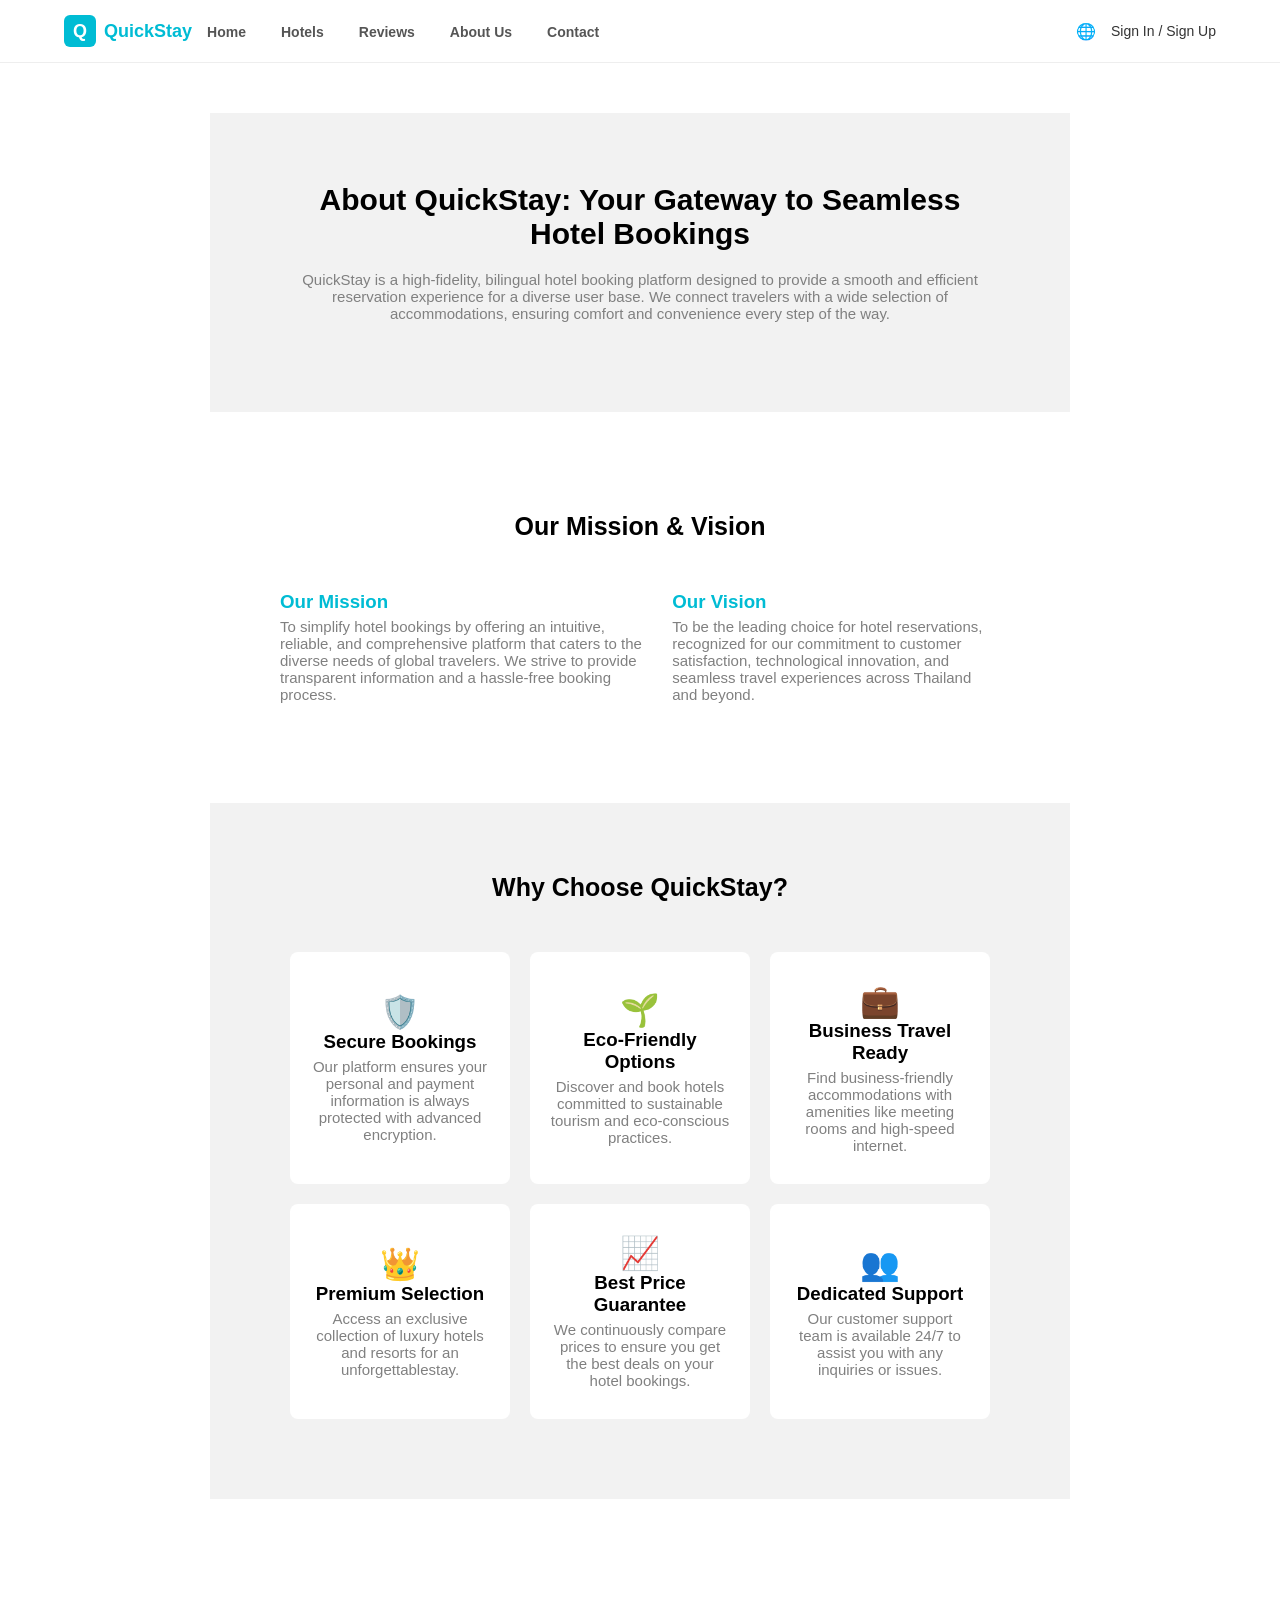
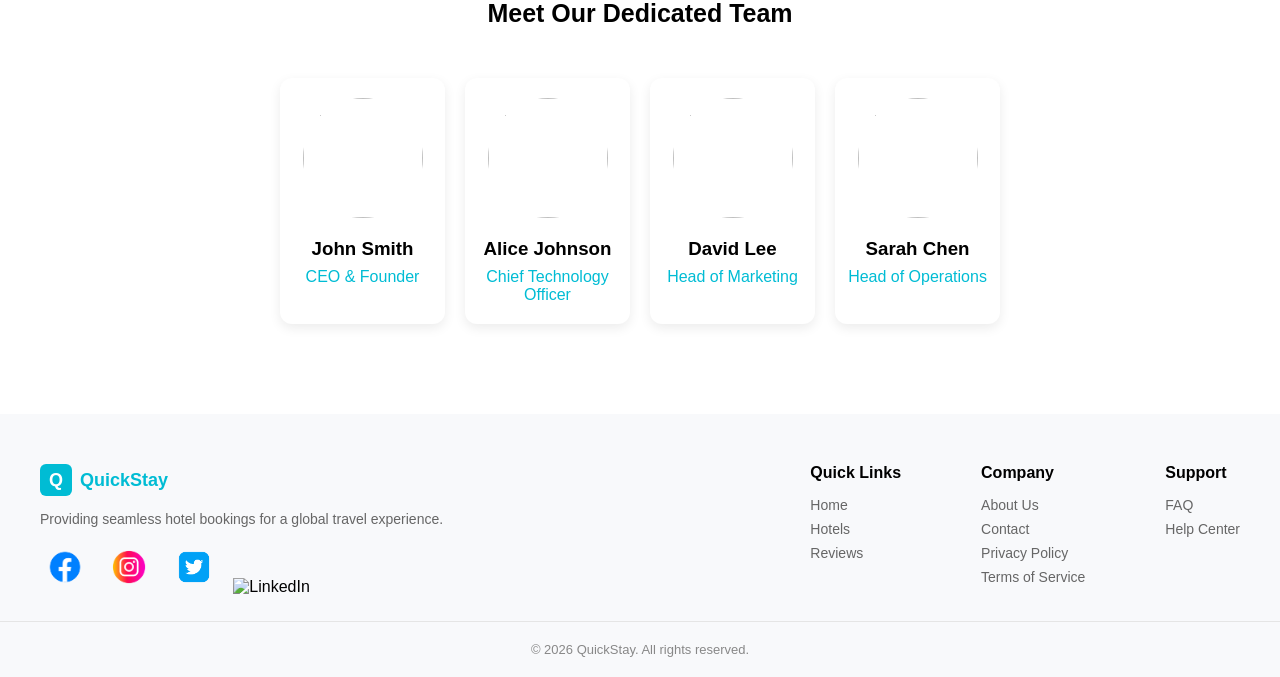
==== about.html @ 5f66af96 "mini-project" ====
<!DOCTYPE html>
<html lang="en">

<head>
    <meta charset="UTF-8">
    <meta name="viewport" content="width=device-width, initial-scale=1.0">
    <title>hotels</title>
    <link rel="stylesheet" href="css/style.css">
</head>

<body>
    <header class="header">
        <div class="container nav-wrapper">

            <div class="logo">
                <div class="logo-box">Q</div>
                <span>QuickStay</span>
                <nav class="nav">
                    <a href="index.html">Home</a>
                    <a href="hotels_details.html">Hotels</a>
                    <a href="reviews.html">Reviews</a>
                    <a href="about.html">About Us</a>
                    <a href="#">Contact</a>
                </nav>
            </div>

            <div class="nav-right">
                <span class="globe">🌐</span>
                <a href="login.html" class="auth-link">Sign In / Sign Up</a>
            </div>

        </div>
    </header>

    <div class="container-data">
        <div class="card-about">
            <h2 class="header-about">About QuickStay: Your Gateway to Seamless Hotel Bookings</h2>
            <p class="header-detail-about">QuickStay is a high-fidelity, bilingual hotel booking platform designed to
                provide
                a smooth and efficient reservation experience for a diverse user base. We connect
                travelers with a wide selection of accommodations, ensuring comfort and convenience every step of the
                way.</p>
        </div>

        <div class="card-about2">
            <h2 class="header-our-about">Our Mission & Vision</h2>
            <div class="two-column-about">
                <div class="about-left">
                    <h3 class="head-our">Our Mission</h3>
                    <p class="detail-our">To simplify hotel bookings by offering an intuitive, reliable,
                        and comprehensive platform that caters to the diverse needs of global
                        travelers. We strive to provide transparent information and a hassle-free
                        booking process.
                    </p>
                </div>

                <div class="about-right">
                    <h3 class="head-our">Our Vision</h3>
                    <p class="detail-our">To be the leading choice for hotel reservations, recognized for our
                        commitment to customer satisfaction, technological innovation, and
                        seamless travel experiences across Thailand and beyond.
                    </p>
                </div>
            </div>
        </div>

        <div class="card-about">
            <h2 class="header-our-about">Why Choose QuickStay?</h2>
            <div class="three-column">
                <div class="card-column">
                    <h1>🛡️</h1>
                    <h3>Secure Bookings</h3>
                    <p class="detail-our">
                        Our platform ensures your personal and payment information is always protected with advanced
                        encryption.
                    </p>
                </div>
                <div class="card-column">
                    <h1>🌱</h1>
                    <h3>Eco-Friendly Options</h3>
                    <p class="detail-our">
                        Discover and book hotels committed to sustainable tourism and eco-conscious practices.
                    </p>
                </div>
                <div class="card-column">
                    <h1>💼</h1>
                    <h3>Business Travel Ready</h3>
                    <p class="detail-our">
                        Find business-friendly accommodations with amenities like meeting rooms and high-speed internet.
                    </p>
                </div>
                <div class="card-column">
                    <h1>👑</h1>
                    <h3>Premium Selection</h3>
                    <p class="detail-our">
                        Access an exclusive collection of luxury hotels and resorts for an unforgettablestay.
                    </p>
                </div>
                <div class="card-column">
                    <h1>📈</h1>
                    <h3>Best Price Guarantee</h3>
                    <p class="detail-our">
                        We continuously compare prices to ensure you get the best deals on your hotel bookings.
                    </p>
                </div>
                <div class="card-column">
                    <h1>👥</h1>
                    <h3>Dedicated Support</h3>
                    <p class="detail-our">
                        Our customer support team is available 24/7 to assist you with any inquiries or issues.
                    </p>
                </div>

            </div>
        </div>

        <div class="card-about2">
            <h2 class="header-our-about">Meet Our Dedicated Team</h2>

            <div class="team-wrapper">

                <div class="team-card">
                    <img src="https://cdn.pixabay.com/photo/2023/06/10/07/18/business-8053376_640.jpg" alt="">
                    <h3>John Smith</h3>
                    <p>CEO & Founder</p>
                </div>

                <div class="team-card">
                    <img src="https://vsuniform.co.th/wp-content/uploads/2022/11/Office-2.webp" alt="">
                    <h3>Alice Johnson</h3>
                    <p>Chief Technology Officer</p>
                </div>

                <div class="team-card">
                    <img src="https://s359.kapook.com/pagebuilder/dca129a9-8d5c-47ad-8aee-b5a1fabc5423.jpg" alt="">
                    <h3>David Lee</h3>
                    <p>Head of Marketing</p>
                </div>

                <div class="team-card">
                    <img src="https://www.lemon8-app.com/seo/image?item_id=7293862874060177921&index=3&sign=8345f88a4f79eebe54c94f9bcb9a3e5f"
                        alt="">
                    <h3>Sarah Chen</h3>
                    <p>Head of Operations</p>
                </div>

            </div>
        </div>
    </div>

    <footer class="footer">

        <div class="footer-container">
            <div class="footer-brand">
                <div class="logo">
                    <div class="logo-box">Q</div>
                    <span>QuickStay</span>
                </div>
                <p>Providing seamless hotel bookings for a global travel experience.</p>
                <div class="socials">
                    <span><img src="/images/facebook.png" alt="Facebook" width="50px" height="50px"></span>
                    <span><img src="/images/instagram.png" alt="Instagram" width="50px" height="50px"></span>
                    <span><img src="/images/twitter.png" alt="Twitter" width="50px" height="50px"></span>
                    <span><img src="/images/linkedin.png" alt="LinkedIn" width="50px" height="50px"></span>
                </div>
            </div>
            <div class="footer-right">
                <div class="footer-links">
                    <h4>Quick Links</h4>
                    <a href="#">Home</a>
                    <a href="#">Hotels</a>
                    <a href="#">Reviews</a>
                </div>
                <div class="footer-links">
                    <h4>Company</h4>
                    <a href="#">About Us</a>
                    <a href="#">Contact</a>
                    <a href="#">Privacy Policy</a>
                    <a href="#">Terms of Service</a>
                </div>
                <div class="footer-links">
                    <h4>Support</h4>
                    <a href="#">FAQ</a>
                    <a href="#">Help Center</a>
                </div>
            </div>
        </div>

        <div class="footer-bottom">
            © 2026 QuickStay. All rights reserved.
        </div>
    </footer>
</body>

</html>
---- css/style.css ----
/* ========= HTML ========== */
* {
    box-sizing: border-box;
    padding: 0;
    margin: 0;
}

html {
    font-size: 16px;
    scroll-padding-top: 200px;
    scroll-behavior: smooth;
}

body {
    font-family: 'Segoe UI', Tahoma, Geneva, Verdana, sans-serif;
    background: #ffffff;
}

/* CONTAINER */
.container {
    width: 90%;
    max-width: 1200px;
    margin: auto;
}

/* ================= HEADER ================= */

.header {
    background: #ffffff;
    border-bottom: 1px solid #eee;
    padding: 15px 0;
}

.nav-wrapper {
    display: flex;
    align-items: center;
    justify-content: space-between;
}

.logo {
    display: flex;
    align-items: center;
    font-weight: 600;
    font-size: 18px;
    color: #00bcd4;
}

.logo-box {
    width: 32px;
    height: 32px;
    background: #00bcd4;
    color: white;
    display: flex;
    align-items: center;
    justify-content: center;
    border-radius: 6px;
    margin-right: 8px;
    font-weight: bold;
}

.nav a {
    margin: 0 15px;
    text-decoration: none;
    color: #555;
    font-size: 14px;

}

.nav a:hover {
    color: #00bcd4;
}

.nav-right {
    display: flex;
    align-items: center;
}

.auth-link {
    margin-left: 15px;
    text-decoration: none;
    font-size: 14px;
    color: #333;
}

/* ================= Reviews ================ */

.card {
    background: #fff;
    border: 1px solid #eee;
    border-radius: 8px;
    padding: 15px;
    margin: 40px 0;
    box-shadow: 0 2px 5px rgba(0, 0, 0, 0.1);
}
.card-reviews {
    background: #ececec75;
    border: 1px solid #eee;
    border-radius: 8px;
    padding: 15px;
    margin: 40px 0;
    box-shadow: 0 2px 5px rgba(0, 0, 0, 0.1);
}

.wrapper {
    max-width: 500px;
    margin: auto;
    width: 90%;
}

.rating {
    color: #ff9800;
    font-size: 24px;
    margin-bottom: 10px;
}
.rating span {
    margin-right: 5px;
}
textarea {
    width: 100%;
    height: 100px;
    padding: 10px;
    border: 1px solid #ccc;
    border-radius: 4px;
    resize: vertical;
    font-size: 14px;
}
.reviews-btn {
    margin-top: 10px;
    padding: 10px 20px;
    background: #00e1ff;
    color: white;
    border: none;
    border-radius: 4px;
    cursor: pointer;
    width: 100%;
}
.reviews-btn:hover {
    background: #00c8df;
}
.reviews-header {
    font-size: 24px;
    margin-bottom: 15px;
}
.reviews-label {
    font-size: 16px;
    margin-bottom: 8px;
}
.reviews-comment {
    font-size: 14px;
    margin-bottom: 8px;
}
.reviews-avg-scores {
    font-size: 18px;
    margin-bottom: 15px;
    text-align: center;
}
.rating-summary {
    display: flex;
    margin-bottom: 15px;
    justify-content: center;
    gap: 20px;
    color: #ff9800;
    font-size: 24px;
}
.rating-total {
    font-size: 16px;
    color: #555;
    text-align: center;
}

.review-header {
  display: flex;
  justify-content: space-between;
  align-items: center;
}

.user-info {
  display: flex;
  align-items: center;
  gap: 14px;
}

.avatar {
  width: 60px;
  height: 60px;
  border-radius: 50%;
  object-fit: cover;
}

.name {
  font-size: 18px;
  font-weight: 600;
  margin-bottom: 4px;
}

.user-info .stars {
  color: #f4b400;
  font-size: 18px;
  letter-spacing: 2px;
}

.date {
  font-size: 14px;
  color: #888;
}

.review-text {
  margin-top: 16px;
  font-size: 15px;
  color: #444;
  line-height: 1.6;
}


.hero {
      background: linear-gradient(rgba(0,0,0,0.4), rgba(0,0,0,0.4)),
        url('https://images.unsplash.com/photo-1507525428034-b723cf961d3e') no-repeat center center/cover;
      height: 50vh;
      display: flex;
      flex-direction: column;
      align-items: center;
      justify-content: center;
      text-align: center;
      padding: 20px;
    }

    .hero h1 {
      color: white;
      font-size: 42px;
      font-weight: 600;
      margin-bottom: 10px;
    }

    .hero p {
      color: white;
      font-size: 18px;
      margin-bottom: 30px;
    }

    .search-box {
      background: #ffffff;
      padding: 35px 25px;
      border-radius: 15px;
      width: 90%;
      max-width: 900px;
      box-shadow: 0 10px 30px rgba(0,0,0,0.2);
    }

    .form-row {
      display: flex;
      flex-wrap: wrap;
      gap: 15px;
      margin-bottom: 15px;
    }

    .form-group {
      flex: 1;
      min-width: 150px;
      text-align: left;
    }

    .form-group label {
      font-size: 14px;
      font-weight: 500;
      margin-bottom: 5px;
      display: block;
    }

    .form-group input {
      width: 100%;
      padding: 10px;
      border-radius: 10px;
      border: 1px solid #ddd;
      outline: none;
      font-size: 14px;
    }

    .form-group input:focus {
      border-color: #00bcd4;
    }

    .btn-search {
      background: #00bcd4;
      color: white;
      border: none;
      padding: 12px 30px;
      border-radius: 10px;
      font-size: 16px;
      cursor: pointer;
      transition: 0.3s;
      align-self: flex-end;
    }

    .btn-search:hover {
      background: #0097a7;
    }

    @media (max-width: 768px) {
      .hero h1 {
        font-size: 28px;
      }
    }

/* ========================================== */

.section{
  padding:60px 8%;
}

.section h2{
  text-align:center;
  margin-bottom:40px;
  font-weight:600;
}

/* Cards */
.card-grid{
  display:grid;
  grid-template-columns:repeat(auto-fit,minmax(280px,1fr));
  gap:25px;
}

.card{
  background:#fff;
  border-radius:16px;
  overflow:hidden;
  box-shadow:0 5px 20px rgba(0,0,0,0.08);
  transition:0.3s;
}

.card:hover{
  transform:translateY(-5px);
}

.card img{
  width:100%;
  height:250px;
  object-fit:cover;
}

.card-body{
  padding: 30px;
}

.badge{
  display:inline-block;
  background:#ffb703;
  color:#fff;
  font-size:12px;
  padding:4px 10px;
  border-radius:20px;
  margin-bottom:10px;
}

.card-title{
  font-weight:500;
  margin-bottom:8px;
}

.price{
  color:#00bcd4;
  font-weight:600;
  float:right;
}

.stars{
  color:#ff9800;
  font-size:14px;
  margin-top:5px;
}

/* Reviews */

.review-section{
  background:#f4f6f8;
  padding:70px 5%;
}

.review-section h2{
  text-align:center;
  margin-bottom:40px;
  font-weight:600;
}

.review-grid{
  display:grid;
  grid-template-columns:repeat(2,1fr);
  gap:25px;
}

.review-card{
  background:#fff;
  padding:40px;
  border-radius:18px;
  box-shadow:0 5px 20px rgba(0,0,0,0.05);
  transition:0.3s;
}

.review-card:hover{
  transform:translateY(-5px);
}

.review-header{
  display:flex;
  justify-content:space-between;
  align-items:center;
  margin-bottom:15px;
}

.review-header h4{
  font-weight:500;
}

.stars{
  color:#f4a100;
  font-size:14px;
}

.review-card p{
  font-size:14px;
  line-height:1.7;
  color:#555;
}

.review-btn{
  text-align:center;
  margin-top:40px;
}

.review-btn button{
  padding:10px 25px;
  border-radius:25px;
  border:1px solid #ccc;
  background:#fff;
  cursor:pointer;
  transition:0.3s;
  color: #00bcd4;
}

.review-btn button:hover{
  background:#00bcd4;
  color:#fff;
  border-color:#00bcd4;
}

/* Floating Banner */
.floating-banner{
  position:fixed;
  right:20px;
  bottom:20px;
  background:#7b2cbf;
  color:#fff;
  padding:12px 20px;
  border-radius:30px;
  font-weight:500;
  box-shadow:0 5px 20px rgba(0,0,0,0.2);
}

/* ================= Details ================ */




/* ================= Search =================*/

.sidebar {
  width: 260px;
}

.sidebar h3 {
  margin-bottom: 16px;
}

.filter-box {
  background: #fff;
  padding: 16px;
  border-radius: 12px;
  margin-bottom: 16px;
  box-shadow: 0 3px 8px rgba(0,0,0,0.05);
}

.filter-box label {
  font-weight: 600;
  display: block;
  margin-bottom: 8px;
}

.filter-box input[type="text"] {
  width: 100%;
  padding: 8px;
  border-radius: 8px;
  border: 1px solid #ddd;
}

.price-range {
  display: flex;
  justify-content: space-between;
  font-size: 13px;
  color: #666;
  margin-top: 6px;
}

.checkbox-group label {
  display: block;
  font-size: 14px;
  margin-bottom: 6px;
}

/* Main */
.main {
  flex: 1;
}

.top-bar {
  display: flex;
  justify-content: space-between;
  align-items: center;
  margin-bottom: 24px;
}

.top-bar select {
  padding: 8px 12px;
  border-radius: 8px;
  border: 1px solid #ddd;
}

/* Grid */
.hotel-grid {
  display: grid;
  grid-template-columns: repeat(3, 1fr);
  gap: 24px;
}

.hotel-card {
  background: #fff;
  border-radius: 14px;
  overflow: hidden;
  box-shadow: 0 4px 10px rgba(0,0,0,0.06);
  transition: 0.3s;
}

.hotel-card:hover {
  transform: translateY(-5px);
}

.hotel-card img {
  width: 100%;
  height: 180px;
  object-fit: cover;
}

.card-body {
  padding: 16px;
}

.card-body h3 {
  font-size: 16px;
  margin-bottom: 4px;
}

.location {
  font-size: 13px;
  color: #777;
  margin-bottom: 6px;
}

.stars {
  color: #f4b400;
  margin-bottom: 6px;
}

.desc {
  font-size: 14px;
  color: #555;
  margin-bottom: 12px;
}

.card-footer {
  display: flex;
  justify-content: space-between;
  align-items: center;
}

.price {
  color: #00a8c6;
  font-weight: bold;
}

button {
  background: #00a8c6;
  color: #fff;
  border: none;
  padding: 8px 14px;
  border-radius: 8px;
  cursor: pointer;
  transition: 0.3s;
}

button:hover {
  background: #008aa3;
}

/* ================= About ================== */


.container-data {
  max-width: 900px;   /* ความกว้างสูงสุดของเนื้อหา */
  margin: 0 auto;      /* จัดให้อยู่กึ่งกลาง */
  padding: 20px;     /* กันเนื้อหาชิดขอบเกินไป */
}
.card-about{
  margin-top: 30px;
  padding: 70px;
  background-color: #F2F2F2;
  text-align: center;
}

.card-about2{
  margin-top: 30px;
  padding: 70px;

}

.header-about{
  font-size: 30px;
  text-align: center;
}

.header-our-about{
  font-size: 25px;
  text-align: center;
  margin-bottom: 50px;
}

.header-detail-about{
  margin: 20px;
  font-size: 15px;
  text-align: center;
  color: gray;
}

.two-column-about {
  margin-top: 10px;
  display: flex;
  gap: 20px;      /* ระยะห่างระหว่างซ้าย-ขวา */
}

.left,
.right {
  flex: 1;        /* แบ่งพื้นที่เท่ากัน */
}

.head-our{
  color: #00bcd4;
}
.detail-our{
  margin-top: 5px;
  font-size: 15px;
  color: gray;
}

.three-column {
  display: grid;
  grid-template-columns: repeat(3, 1fr);
  gap: 20px;
  margin: 10px;
}

.card-column {
  background-color: #ffffff;
  border-radius: 8px;
  padding: 30px 20px;
  text-align: center;              /* ทำให้ข้อความอยู่กลาง */
  display: flex;                   /* จัดโครงสร้างภายในการ์ด */
  flex-direction: column;
  justify-content: center;         /* จัดเนื้อหาแนวตั้งให้อยู่กลาง */
  align-items: center;             /* จัดแนวนอนให้อยู่กลาง */
}

.team-wrapper {
  display: grid;
  grid-template-columns: repeat(4, 1fr);
  gap: 20px;
  max-width: 900px;
  margin: 0 auto; /* ทำให้อยู่กลาง */
}

/* การ์ด */
.team-card {
  background: #ffffff;
  padding: 20px 10px;
  border-radius: 12px;
  text-align: center;
  box-shadow: 0 4px 12px rgba(0,0,0,0.08);
  transition: 0.3s;
}

.team-card:hover {
  transform: translateY(-5px);
}

.team-card img {
  width: 120px;
  height: 120px;
  border-radius: 50%;
  object-fit: cover;
  margin-bottom: 20px;
}

.team-card h3 {
  margin-bottom: 8px;
}

.team-card p {
  color: #00bcd4;
  font-weight: 500;
}


/* ================= FOOTER ================= */

.footer {
    background: #f8f9fb;
    padding-top: 50px;
}

.footer-container {
    display: flex;
    justify-content: space-between;

    max-width: 1200px;
    margin: auto;
    margin-bottom: 25px;
}

.footer-right {
    display: flex;
    gap: 80px;
}

.footer-brand p {
    font-size: 14px;
    color: #666;
    margin: 15px 0;
}

.socials span {
    margin-right: 10px;
    cursor: pointer;
}

.footer-links h4 {
    margin-bottom: 15px;
    font-size: 16px;
}

.footer-links a {
    display: block;
    text-decoration: none;
    color: #666;
    font-size: 14px;
    margin-bottom: 8px;
}

.footer-links a:hover {
    color: #00bcd4;
}

.footer-bottom {
    text-align: center;
    padding: 20px;
    border-top: 1px solid #e5e5e5;
    font-size: 13px;
    color: #888;
}
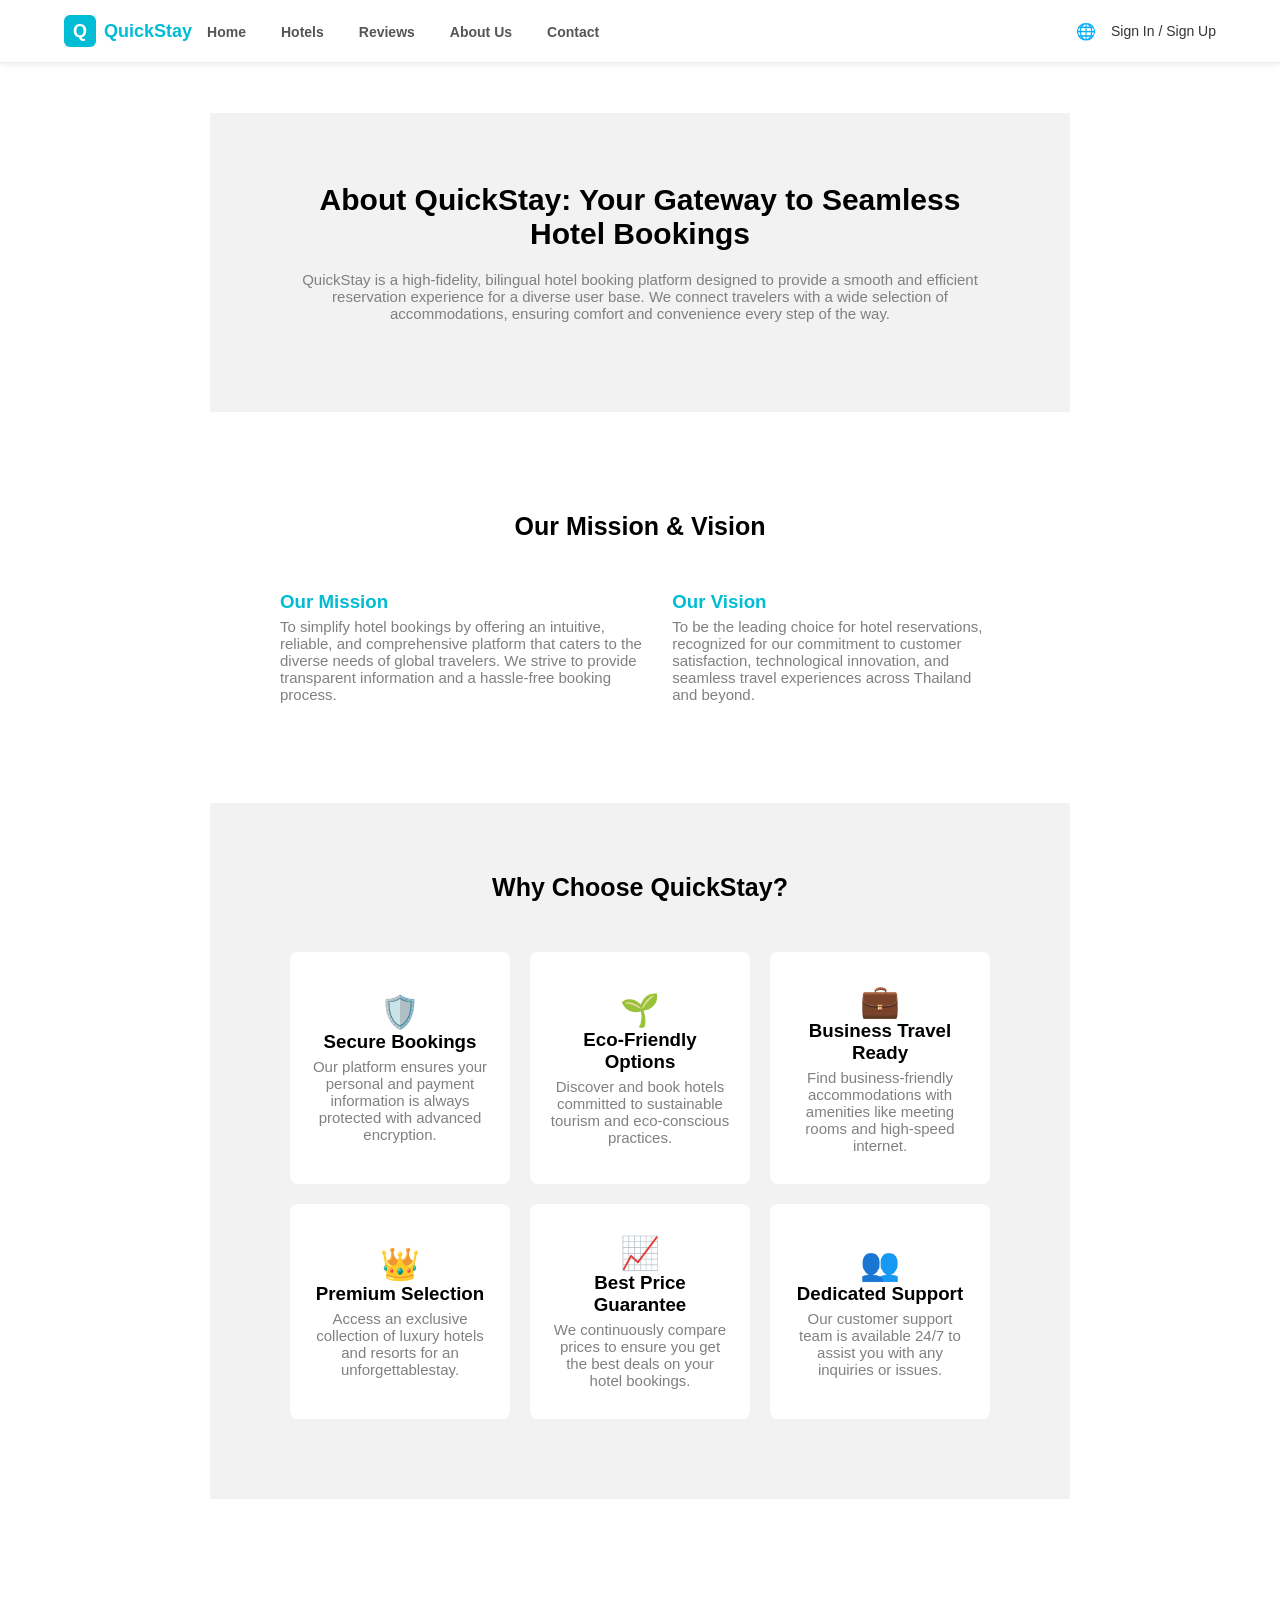
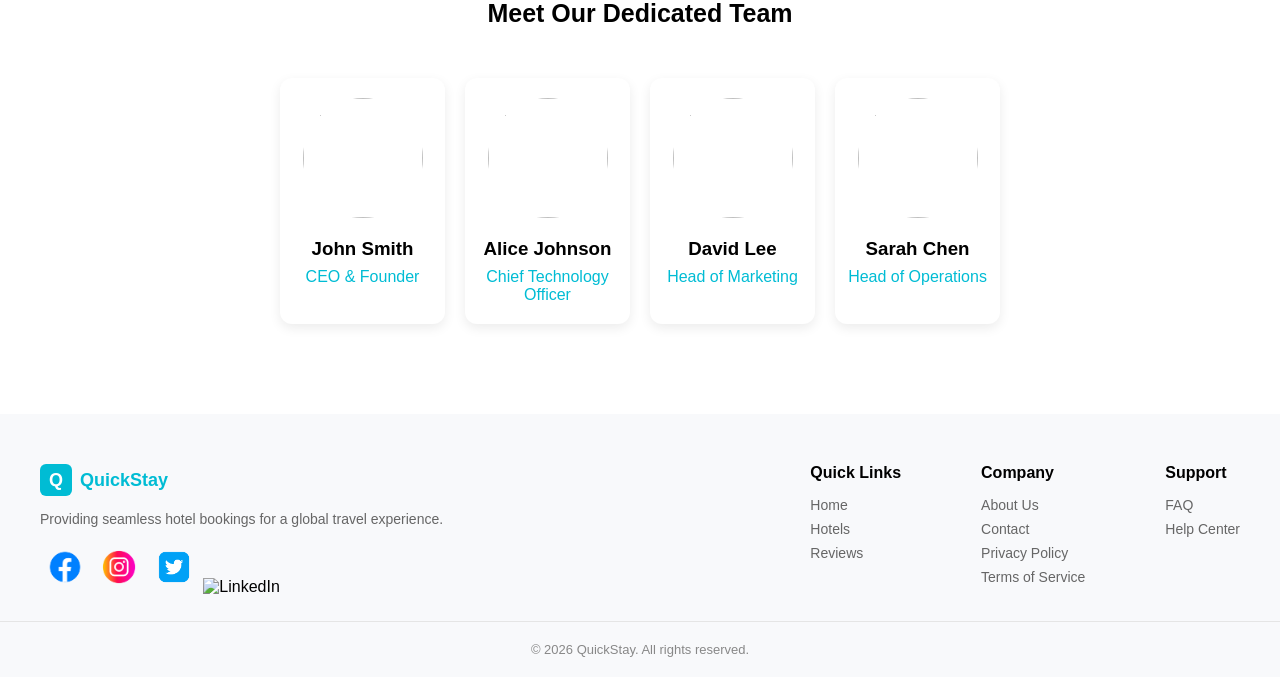
==== commit d6dbcef4: "responsive" ====
--- a/about.html
+++ b/about.html
@@ -20,13 +20,13 @@
                     <a href="hotels_details.html">Hotels</a>
                     <a href="reviews.html">Reviews</a>
                     <a href="about.html">About Us</a>
-                    <a href="#">Contact</a>
+                    <a href="contact.html">Contact</a>
                 </nav>
             </div>
 
             <div class="nav-right">
                 <span class="globe">🌐</span>
-                <a href="login.html" class="auth-link">Sign In / Sign Up</a>
+                <a href="#" class="auth-link">Sign In / Sign Up</a>
             </div>
 
         </div>
@@ -158,10 +158,10 @@
                 </div>
                 <p>Providing seamless hotel bookings for a global travel experience.</p>
                 <div class="socials">
-                    <span><img src="/images/facebook.png" alt="Facebook" width="50px" height="50px"></span>
-                    <span><img src="/images/instagram.png" alt="Instagram" width="50px" height="50px"></span>
-                    <span><img src="/images/twitter.png" alt="Twitter" width="50px" height="50px"></span>
-                    <span><img src="/images/linkedin.png" alt="LinkedIn" width="50px" height="50px"></span>
+                    <img src="/images/facebook.png" alt="Facebook" width="50px" height="50px">
+                    <img src="/images/instagram.png" alt="Instagram" width="50px" height="50px">
+                    <img src="/images/twitter.png" alt="Twitter" width="50px" height="50px">
+                    <img src="/images/linkedin.png" alt="LinkedIn" width="50px" height="50px">
                 </div>
             </div>
             <div class="footer-right">
--- a/css/style.css
+++ b/css/style.css
@@ -1,171 +1,187 @@
 /* ========= HTML ========== */
 * {
-    box-sizing: border-box;
-    padding: 0;
-    margin: 0;
+  box-sizing: border-box;
+  padding: 0;
+  margin: 0;
 }
 
 html {
-    font-size: 16px;
-    scroll-padding-top: 200px;
-    scroll-behavior: smooth;
+  font-size: 16px;
+  scroll-padding-top: 200px;
+  scroll-behavior: smooth;
 }
 
 body {
-    font-family: 'Segoe UI', Tahoma, Geneva, Verdana, sans-serif;
-    background: #ffffff;
+  font-family: 'Segoe UI', Tahoma, Geneva, Verdana, sans-serif;
+  background: #ffffff;
 }
 
 /* CONTAINER */
 .container {
-    width: 90%;
-    max-width: 1200px;
-    margin: auto;
+  width: 90%;
+  max-width: 1200px;
+  margin: auto;
 }
 
 /* ================= HEADER ================= */
 
 .header {
-    background: #ffffff;
-    border-bottom: 1px solid #eee;
-    padding: 15px 0;
+  background: #ffffff;
+  border-bottom: 1px solid #eee;
+  padding: 15px 0;
+  box-shadow: 0 3px 5px rgba(0, 0, 0, 0.05);
+
+  position: sticky;
+  top: 0;
+  z-index: 100;
 }
 
 .nav-wrapper {
-    display: flex;
-    align-items: center;
-    justify-content: space-between;
+  display: flex;
+  align-items: center;
+  justify-content: space-between;
 }
 
 .logo {
-    display: flex;
-    align-items: center;
-    font-weight: 600;
-    font-size: 18px;
-    color: #00bcd4;
+  display: flex;
+  align-items: center;
+  font-weight: 600;
+  font-size: 18px;
+  color: #00bcd4;
 }
 
 .logo-box {
-    width: 32px;
-    height: 32px;
-    background: #00bcd4;
-    color: white;
-    display: flex;
-    align-items: center;
-    justify-content: center;
-    border-radius: 6px;
-    margin-right: 8px;
-    font-weight: bold;
+  width: 32px;
+  height: 32px;
+  background: #00bcd4;
+  color: white;
+  display: flex;
+  align-items: center;
+  justify-content: center;
+  border-radius: 6px;
+  margin-right: 8px;
+  font-weight: bold;
 }
 
 .nav a {
-    margin: 0 15px;
-    text-decoration: none;
-    color: #555;
-    font-size: 14px;
+  margin: 0 15px;
+  text-decoration: none;
+  color: #555;
+  font-size: 14px;
 
 }
 
 .nav a:hover {
-    color: #00bcd4;
+  color: #00bcd4;
 }
 
 .nav-right {
-    display: flex;
-    align-items: center;
+  display: flex;
+  align-items: center;
 }
 
 .auth-link {
-    margin-left: 15px;
-    text-decoration: none;
-    font-size: 14px;
-    color: #333;
+  margin-left: 15px;
+  text-decoration: none;
+  font-size: 14px;
+  color: #333;
 }
 
 /* ================= Reviews ================ */
 
 .card {
-    background: #fff;
-    border: 1px solid #eee;
-    border-radius: 8px;
-    padding: 15px;
-    margin: 40px 0;
-    box-shadow: 0 2px 5px rgba(0, 0, 0, 0.1);
-}
+  background: #fff;
+  border: 1px solid #eee;
+  border-radius: 8px;
+  padding: 15px;
+  margin: 40px 0;
+  box-shadow: 0 2px 5px rgba(0, 0, 0, 0.1);
+}
+
 .card-reviews {
-    background: #ececec75;
-    border: 1px solid #eee;
-    border-radius: 8px;
-    padding: 15px;
-    margin: 40px 0;
-    box-shadow: 0 2px 5px rgba(0, 0, 0, 0.1);
+  background: #ececec75;
+  border: 1px solid #eee;
+  border-radius: 8px;
+  padding: 15px;
+  margin: 40px 0;
+  box-shadow: 0 2px 5px rgba(0, 0, 0, 0.1);
 }
 
 .wrapper {
-    max-width: 500px;
-    margin: auto;
-    width: 90%;
+  max-width: 500px;
+  margin: auto;
+  width: 90%;
 }
 
 .rating {
-    color: #ff9800;
-    font-size: 24px;
-    margin-bottom: 10px;
-}
+  color: #ff9800;
+  font-size: 24px;
+  margin-bottom: 10px;
+}
+
 .rating span {
-    margin-right: 5px;
-}
+  margin-right: 5px;
+}
+
 textarea {
-    width: 100%;
-    height: 100px;
-    padding: 10px;
-    border: 1px solid #ccc;
-    border-radius: 4px;
-    resize: vertical;
-    font-size: 14px;
-}
+  width: 100%;
+  height: 100px;
+  padding: 10px;
+  border: 1px solid #ccc;
+  border-radius: 4px;
+  resize: vertical;
+  font-size: 14px;
+}
+
 .reviews-btn {
-    margin-top: 10px;
-    padding: 10px 20px;
-    background: #00e1ff;
-    color: white;
-    border: none;
-    border-radius: 4px;
-    cursor: pointer;
-    width: 100%;
-}
+  margin-top: 10px;
+  padding: 10px 20px;
+  background: #00e1ff;
+  color: white;
+  border: none;
+  border-radius: 4px;
+  cursor: pointer;
+  width: 100%;
+}
+
 .reviews-btn:hover {
-    background: #00c8df;
-}
+  background: #00c8df;
+}
+
 .reviews-header {
-    font-size: 24px;
-    margin-bottom: 15px;
-}
+  font-size: 24px;
+  margin-bottom: 15px;
+}
+
 .reviews-label {
-    font-size: 16px;
-    margin-bottom: 8px;
-}
+  font-size: 16px;
+  margin-bottom: 8px;
+}
+
 .reviews-comment {
-    font-size: 14px;
-    margin-bottom: 8px;
-}
+  font-size: 14px;
+  margin-bottom: 8px;
+}
+
 .reviews-avg-scores {
-    font-size: 18px;
-    margin-bottom: 15px;
-    text-align: center;
-}
+  font-size: 18px;
+  margin-bottom: 15px;
+  text-align: center;
+}
+
 .rating-summary {
-    display: flex;
-    margin-bottom: 15px;
-    justify-content: center;
-    gap: 20px;
-    color: #ff9800;
-    font-size: 24px;
-}
+  display: flex;
+  margin-bottom: 15px;
+  justify-content: center;
+  gap: 20px;
+  color: #ff9800;
+  font-size: 24px;
+}
+
 .rating-total {
-    font-size: 16px;
-    color: #555;
-    text-align: center;
+  font-size: 16px;
+  color: #555;
+  text-align: center;
 }
 
 .review-header {
@@ -174,15 +190,15 @@
   align-items: center;
 }
 
-.user-info {
+.review-user-info {
   display: flex;
   align-items: center;
   gap: 14px;
 }
 
 .avatar {
-  width: 60px;
-  height: 60px;
+  width: 30px;
+  height: 30px;
   border-radius: 50%;
   object-fit: cover;
 }
@@ -213,254 +229,421 @@
 
 
 .hero {
-      background: linear-gradient(rgba(0,0,0,0.4), rgba(0,0,0,0.4)),
-        url('https://images.unsplash.com/photo-1507525428034-b723cf961d3e') no-repeat center center/cover;
-      height: 50vh;
-      display: flex;
-      flex-direction: column;
-      align-items: center;
-      justify-content: center;
-      text-align: center;
-      padding: 20px;
-    }
-
-    .hero h1 {
-      color: white;
-      font-size: 42px;
-      font-weight: 600;
-      margin-bottom: 10px;
-    }
-
-    .hero p {
-      color: white;
-      font-size: 18px;
-      margin-bottom: 30px;
-    }
-
-    .search-box {
-      background: #ffffff;
-      padding: 35px 25px;
-      border-radius: 15px;
-      width: 90%;
-      max-width: 900px;
-      box-shadow: 0 10px 30px rgba(0,0,0,0.2);
-    }
-
-    .form-row {
-      display: flex;
-      flex-wrap: wrap;
-      gap: 15px;
-      margin-bottom: 15px;
-    }
-
-    .form-group {
-      flex: 1;
-      min-width: 150px;
-      text-align: left;
-    }
-
-    .form-group label {
-      font-size: 14px;
-      font-weight: 500;
-      margin-bottom: 5px;
-      display: block;
-    }
-
-    .form-group input {
-      width: 100%;
-      padding: 10px;
-      border-radius: 10px;
-      border: 1px solid #ddd;
-      outline: none;
-      font-size: 14px;
-    }
-
-    .form-group input:focus {
-      border-color: #00bcd4;
-    }
-
-    .btn-search {
-      background: #00bcd4;
-      color: white;
-      border: none;
-      padding: 12px 30px;
-      border-radius: 10px;
-      font-size: 16px;
-      cursor: pointer;
-      transition: 0.3s;
-      align-self: flex-end;
-    }
-
-    .btn-search:hover {
-      background: #0097a7;
-    }
-
-    @media (max-width: 768px) {
-      .hero h1 {
-        font-size: 28px;
-      }
-    }
+  background: linear-gradient(rgba(0, 0, 0, 0.4), rgba(0, 0, 0, 0.4)),
+    url('https://images.unsplash.com/photo-1507525428034-b723cf961d3e') no-repeat center center/cover;
+  height: 50vh;
+  display: flex;
+  flex-direction: column;
+  align-items: center;
+  justify-content: center;
+  text-align: center;
+  padding: 20px;
+}
+
+.hero h1 {
+  color: white;
+  font-size: 42px;
+  font-weight: 600;
+  margin-bottom: 10px;
+}
+
+.hero p {
+  color: white;
+  font-size: 18px;
+  margin-bottom: 30px;
+}
+
+.search-box {
+  background: #ffffff;
+  padding: 35px 25px;
+  border-radius: 15px;
+  width: 90%;
+  max-width: 900px;
+  box-shadow: 0 10px 30px rgba(0, 0, 0, 0.2);
+}
+
+.form-row {
+  display: flex;
+  flex-wrap: wrap;
+  gap: 15px;
+  margin-bottom: 15px;
+}
+
+.form-group {
+  flex: 1;
+  min-width: 150px;
+  text-align: left;
+}
+
+.form-group label {
+  font-size: 14px;
+  font-weight: 500;
+  margin-bottom: 5px;
+  display: block;
+}
+
+.form-group input {
+  width: 100%;
+  padding: 10px;
+  border-radius: 10px;
+  border: 1px solid #ddd;
+  outline: none;
+  font-size: 14px;
+}
+
+.form-group input:focus {
+  border-color: #00bcd4;
+}
+
+.btn-search {
+  background: #00bcd4;
+  color: white;
+  border: none;
+  padding: 12px 30px;
+  border-radius: 10px;
+  font-size: 16px;
+  cursor: pointer;
+  transition: 0.3s;
+  align-self: flex-end;
+}
+
+.btn-search:hover {
+  background: #0097a7;
+}
+
+@media (max-width: 768px) {
+  .hero h1 {
+    font-size: 28px;
+  }
+}
+
+
+
+/* ================== Hotels =================== */
+
+.hotel-detail-container {
+    max-width: 1200px;
+    margin: auto;
+    padding: 40px 20px;
+}
+
+/* GALLERY */
+.hotel-detail-gallery {
+    display: grid;
+    grid-template-columns: 2fr 1fr;
+    gap: 15px;
+    margin-bottom: 60px;
+}
+
+.hotel-detail-gallery img {
+    width: 100%;
+    border-radius: 12px;
+    object-fit: cover;
+}
+
+.hotel-detail-gallery-left img {
+    height: 420px;
+}
+
+.hotel-detail-gallery-right {
+    display: grid;
+    grid-template-columns: 1fr 1fr;
+    gap: 15px;
+}
+
+.hotel-detail-gallery-right img {
+    height: 200px;
+}
+
+
+/* INFO */
+.hotel-detail-info {
+    display: flex;
+    gap: 60px;
+    margin-bottom: 60px;
+}
+
+.hotel-detail-info-left {
+    flex: 2;
+}
+
+.hotel-detail-info-left h1 {
+    font-size: 28px;
+    margin-bottom: 10px;
+}
+
+.hotel-detail-rating {
+    color: #00a8cc;
+    margin-bottom: 8px;
+}
+
+.hotel-detail-location {
+    color: #666;
+    margin-bottom: 20px;
+}
+
+.hotel-detail-info-left p {
+    color: #555;
+    line-height: 1.7;
+    margin-bottom: 15px;
+}
+
+.hotel-detail-info-right {
+    flex: 1;
+}
+
+.hotel-detail-map img {
+    width: 100%;
+    border-radius: 12px;
+}
+
+
+/* FACILITIES */
+.hotel-detail-facilities {
+    margin-bottom: 60px;
+}
+
+.hotel-detail-facilities h2 {
+    margin-bottom: 25px;
+}
+
+.hotel-detail-facility-grid {
+    display: grid;
+    grid-template-columns: repeat(4, 1fr);
+    gap: 20px;
+    padding: 25px;
+    border: 1px solid #eee;
+    border-radius: 12px;
+}
+
+.hotel-detail-facility-grid div {
+    color: #444;
+}
+
+
+/* ROOMS */
+.hotel-detail-rooms h2 {
+    margin-bottom: 25px;
+}
+
+.hotel-detail-room-grid {
+    display: grid;
+    grid-template-columns: repeat(3, 1fr);
+    gap: 25px;
+}
+
+.hotel-detail-room-card {
+    border: 1px solid #eee;
+    border-radius: 12px;
+    overflow: hidden;
+    transition: 0.3s;
+    background: white;
+}
+
+.hotel-detail-room-card:hover {
+    box-shadow: 0 8px 20px rgba(0,0,0,0.08);
+}
+
+.hotel-detail-room-card img {
+    width: 100%;
+    height: 200px;
+    object-fit: cover;
+}
+
+.hotel-detail-room-content {
+    padding: 20px;
+}
+
+.hotel-detail-room-content h3 {
+    margin-bottom: 8px;
+}
+
+.hotel-detail-room-content p {
+    font-size: 14px;
+    color: #666;
+    margin-bottom: 15px;
+}
+
+.hotel-detail-room-price {
+    font-weight: bold;
+    color: #00a8cc;
+    margin-bottom: 15px;
+}
+
+.hotel-detail-room-price span {
+    color: #666;
+    font-weight: normal;
+}
+
+.hotel-detail-room-content button {
+    padding: 8px 16px;
+    border: 1px solid #00a8cc;
+    background: white;
+    color: #00a8cc;
+    border-radius: 6px;
+    cursor: pointer;
+    transition: 0.3s;
+}
+
+.hotel-detail-room-content button:hover {
+    background: #00a8cc;
+    color: white;
+}
 
 /* ========================================== */
 
-.section{
-  padding:60px 8%;
-}
-
-.section h2{
-  text-align:center;
-  margin-bottom:40px;
-  font-weight:600;
+.section {
+  padding: 60px 8%;
+}
+
+.section h2 {
+  text-align: center;
+  margin-bottom: 40px;
+  font-weight: 600;
 }
 
 /* Cards */
-.card-grid{
-  display:grid;
-  grid-template-columns:repeat(auto-fit,minmax(280px,1fr));
-  gap:25px;
-}
-
-.card{
-  background:#fff;
-  border-radius:16px;
-  overflow:hidden;
-  box-shadow:0 5px 20px rgba(0,0,0,0.08);
-  transition:0.3s;
-}
-
-.card:hover{
-  transform:translateY(-5px);
-}
-
-.card img{
-  width:100%;
-  height:250px;
-  object-fit:cover;
-}
-
-.card-body{
+.card-grid {
+  display: grid;
+  grid-template-columns: repeat(auto-fit, minmax(280px, 1fr));
+  gap: 25px;
+}
+
+.card {
+  background: #fff;
+  border-radius: 16px;
+  overflow: hidden;
+  box-shadow: 0 5px 20px rgba(0, 0, 0, 0.08);
+  transition: 0.3s;
+}
+
+.card:hover {
+  transform: translateY(-5px);
+}
+
+.image-home {
+  width: 100%;
+  height: 250px;
+  object-fit: cover;
+}
+
+.card-body {
   padding: 30px;
 }
 
-.badge{
-  display:inline-block;
-  background:#ffb703;
-  color:#fff;
-  font-size:12px;
-  padding:4px 10px;
-  border-radius:20px;
-  margin-bottom:10px;
-}
-
-.card-title{
-  font-weight:500;
-  margin-bottom:8px;
-}
-
-.price{
-  color:#00bcd4;
-  font-weight:600;
-  float:right;
-}
-
-.stars{
-  color:#ff9800;
-  font-size:14px;
-  margin-top:5px;
+.badge {
+  display: inline-block;
+  background: #ffb703;
+  color: #fff;
+  font-size: 12px;
+  padding: 4px 10px;
+  border-radius: 20px;
+  margin-bottom: 10px;
+}
+
+.card-title {
+  font-weight: 500;
+  margin-bottom: 8px;
+}
+
+.price {
+  color: #00bcd4;
+  font-weight: 600;
+  float: right;
+}
+
+.stars {
+  color: #ff9800;
+  font-size: 14px;
+  margin-top: 5px;
 }
 
 /* Reviews */
 
-.review-section{
-  background:#f4f6f8;
-  padding:70px 5%;
-}
-
-.review-section h2{
-  text-align:center;
-  margin-bottom:40px;
-  font-weight:600;
-}
-
-.review-grid{
-  display:grid;
-  grid-template-columns:repeat(2,1fr);
-  gap:25px;
-}
-
-.review-card{
-  background:#fff;
-  padding:40px;
-  border-radius:18px;
-  box-shadow:0 5px 20px rgba(0,0,0,0.05);
-  transition:0.3s;
-}
-
-.review-card:hover{
-  transform:translateY(-5px);
-}
-
-.review-header{
-  display:flex;
-  justify-content:space-between;
-  align-items:center;
-  margin-bottom:15px;
-}
-
-.review-header h4{
-  font-weight:500;
-}
-
-.stars{
-  color:#f4a100;
-  font-size:14px;
-}
-
-.review-card p{
-  font-size:14px;
-  line-height:1.7;
-  color:#555;
-}
-
-.review-btn{
-  text-align:center;
-  margin-top:40px;
-}
-
-.review-btn button{
-  padding:10px 25px;
-  border-radius:25px;
-  border:1px solid #ccc;
-  background:#fff;
-  cursor:pointer;
-  transition:0.3s;
+.review-section {
+  background: #f4f6f8;
+  padding: 70px 5%;
+}
+
+.review-section h2 {
+  text-align: center;
+  margin-bottom: 40px;
+  font-weight: 600;
+}
+
+.review-grid {
+  display: grid;
+  grid-template-columns: repeat(2, 1fr);
+  gap: 25px;
+}
+
+.review-card {
+  background: #fff;
+  padding: 40px;
+  border-radius: 18px;
+  box-shadow: 0 5px 20px rgba(0, 0, 0, 0.05);
+  transition: 0.3s;
+}
+
+.review-card:hover {
+  transform: translateY(-5px);
+}
+
+.review-header {
+  display: flex;
+  justify-content: space-between;
+  align-items: center;
+  margin-bottom: 15px;
+}
+
+.review-header h4 {
+  font-weight: 500;
+}
+
+.stars {
+  color: #f4a100;
+  font-size: 14px;
+}
+
+.review-card p {
+  font-size: 14px;
+  line-height: 1.7;
+  color: #555;
+}
+
+.review-btn {
+  text-align: center;
+  margin-top: 40px;
+}
+
+.review-btn button {
+  padding: 10px 25px;
+  border-radius: 25px;
+  border: 1px solid #ccc;
+  background: #fff;
+  cursor: pointer;
+  transition: 0.3s;
   color: #00bcd4;
 }
 
-.review-btn button:hover{
-  background:#00bcd4;
-  color:#fff;
-  border-color:#00bcd4;
+.review-btn button:hover {
+  background: #00bcd4;
+  color: #fff;
+  border-color: #00bcd4;
 }
 
 /* Floating Banner */
-.floating-banner{
-  position:fixed;
-  right:20px;
-  bottom:20px;
-  background:#7b2cbf;
-  color:#fff;
-  padding:12px 20px;
-  border-radius:30px;
-  font-weight:500;
-  box-shadow:0 5px 20px rgba(0,0,0,0.2);
-}
-
-/* ================= Details ================ */
-
-
-
-
+.floating-banner {
+  position: fixed;
+  right: 20px;
+  bottom: 20px;
+  background: #7b2cbf;
+  color: #fff;
+  padding: 12px 20px;
+  border-radius: 30px;
+  font-weight: 500;
+  box-shadow: 0 5px 20px rgba(0, 0, 0, 0.2);
+}
 /* ================= Search =================*/
 
 .sidebar {
@@ -476,7 +659,7 @@
   padding: 16px;
   border-radius: 12px;
   margin-bottom: 16px;
-  box-shadow: 0 3px 8px rgba(0,0,0,0.05);
+  box-shadow: 0 3px 8px rgba(0, 0, 0, 0.05);
 }
 
 .filter-box label {
@@ -535,7 +718,7 @@
   background: #fff;
   border-radius: 14px;
   overflow: hidden;
-  box-shadow: 0 4px 10px rgba(0,0,0,0.06);
+  box-shadow: 0 4px 10px rgba(0, 0, 0, 0.06);
   transition: 0.3s;
 }
 
@@ -602,37 +785,40 @@
 
 /* ================= About ================== */
 
-
 .container-data {
-  max-width: 900px;   /* ความกว้างสูงสุดของเนื้อหา */
-  margin: 0 auto;      /* จัดให้อยู่กึ่งกลาง */
-  padding: 20px;     /* กันเนื้อหาชิดขอบเกินไป */
-}
-.card-about{
+  max-width: 900px;
+  /* ความกว้างสูงสุดของเนื้อหา */
+  margin: 0 auto;
+  /* จัดให้อยู่กึ่งกลาง */
+  padding: 20px;
+  /* กันเนื้อหาชิดขอบเกินไป */
+}
+
+.card-about {
   margin-top: 30px;
   padding: 70px;
   background-color: #F2F2F2;
   text-align: center;
 }
 
-.card-about2{
+.card-about2 {
   margin-top: 30px;
   padding: 70px;
 
 }
 
-.header-about{
+.header-about {
   font-size: 30px;
   text-align: center;
 }
 
-.header-our-about{
+.header-our-about {
   font-size: 25px;
   text-align: center;
   margin-bottom: 50px;
 }
 
-.header-detail-about{
+.header-detail-about {
   margin: 20px;
   font-size: 15px;
   text-align: center;
@@ -642,18 +828,21 @@
 .two-column-about {
   margin-top: 10px;
   display: flex;
-  gap: 20px;      /* ระยะห่างระหว่างซ้าย-ขวา */
+  gap: 20px;
+  /* ระยะห่างระหว่างซ้าย-ขวา */
 }
 
 .left,
 .right {
-  flex: 1;        /* แบ่งพื้นที่เท่ากัน */
-}
-
-.head-our{
+  flex: 1;
+  /* แบ่งพื้นที่เท่ากัน */
+}
+
+.head-our {
   color: #00bcd4;
 }
-.detail-our{
+
+.detail-our {
   margin-top: 5px;
   font-size: 15px;
   color: gray;
@@ -670,11 +859,15 @@
   background-color: #ffffff;
   border-radius: 8px;
   padding: 30px 20px;
-  text-align: center;              /* ทำให้ข้อความอยู่กลาง */
-  display: flex;                   /* จัดโครงสร้างภายในการ์ด */
+  text-align: center;
+  /* ทำให้ข้อความอยู่กลาง */
+  display: flex;
+  /* จัดโครงสร้างภายในการ์ด */
   flex-direction: column;
-  justify-content: center;         /* จัดเนื้อหาแนวตั้งให้อยู่กลาง */
-  align-items: center;             /* จัดแนวนอนให้อยู่กลาง */
+  justify-content: center;
+  /* จัดเนื้อหาแนวตั้งให้อยู่กลาง */
+  align-items: center;
+  /* จัดแนวนอนให้อยู่กลาง */
 }
 
 .team-wrapper {
@@ -682,7 +875,8 @@
   grid-template-columns: repeat(4, 1fr);
   gap: 20px;
   max-width: 900px;
-  margin: 0 auto; /* ทำให้อยู่กลาง */
+  margin: 0 auto;
+  /* ทำให้อยู่กลาง */
 }
 
 /* การ์ด */
@@ -691,7 +885,7 @@
   padding: 20px 10px;
   border-radius: 12px;
   text-align: center;
-  box-shadow: 0 4px 12px rgba(0,0,0,0.08);
+  box-shadow: 0 4px 12px rgba(0, 0, 0, 0.08);
   transition: 0.3s;
 }
 
@@ -720,56 +914,359 @@
 /* ================= FOOTER ================= */
 
 .footer {
-    background: #f8f9fb;
-    padding-top: 50px;
+  background: #f8f9fb;
+  padding-top: 50px;
 }
 
 .footer-container {
-    display: flex;
+  display: flex;
+  justify-content: space-between;
+
+  max-width: 1200px;
+  margin: auto;
+  margin-bottom: 25px;
+}
+
+.footer-right {
+  display: flex;
+  gap: 80px;
+}
+
+.footer-brand p {
+  font-size: 14px;
+  color: #666;
+  margin: 15px 0;
+}
+
+.socials span {
+  margin-right: 10px;
+  cursor: pointer;
+}
+
+.footer-links h4 {
+  margin-bottom: 15px;
+  font-size: 16px;
+}
+
+.footer-links a {
+  display: block;
+  text-decoration: none;
+  color: #666;
+  font-size: 14px;
+  margin-bottom: 8px;
+}
+
+.footer-links a:hover {
+  color: #00bcd4;
+}
+
+.footer-bottom {
+  text-align: center;
+  padding: 20px;
+  border-top: 1px solid #e5e5e5;
+  font-size: 13px;
+  color: #888;
+}
+
+/* ------------------------ RESPONSIVE ------------------------- */
+/* ================= MOBILE (≤768px) ================= */
+@media (max-width: 768px) {
+
+  /* ===== NAVBAR ===== */
+  .logo {
+    flex-direction: column;
+    gap: 10px;;
+  }
+
+  .nav-wrapper {
+    flex-direction: column;
+    gap: 10px;
+  }
+
+  /* ===== HERO ===== */
+  .hero {
+    height: auto;
+    padding: 60px 20px;
+  }
+
+  .hero h1 {
+    font-size: 26px;
+  }
+
+  .hero p {
+    font-size: 14px;
+  }
+
+  .search-box {
+    padding: 20px;
+  }
+
+  .form-row {
+    flex-direction: column;
+  }
+
+  .btn-search {
+    width: 100%;
+  }
+
+  /* ===== HOTEL GRID ===== */
+  .hotel-grid {
+    grid-template-columns: 1fr;
+  }
+
+  /* ===== REVIEW GRID ===== */
+  .review-grid {
+    grid-template-columns: 1fr;
+  }
+
+  /* ===== CARD GRID ===== */
+  .card-grid {
+    grid-template-columns: 1fr;
+  }
+
+  /* ===== SIDEBAR (Search Page) ===== */
+  .sidebar {
+    width: 100%;
+  }
+
+  .main {
+    width: 100%;
+  }
+
+  /* ===== ABOUT ===== */
+  .two-column-about {
+    flex-direction: column;
+  }
+
+  .three-column {
+    grid-template-columns: 1fr;
+  }
+
+  .team-wrapper {
+    grid-template-columns: repeat(2, 1fr);
+  }
+
+  /* ===== FOOTER ===== */
+  .footer-container {
+    flex-direction: column;
+    gap: 30px;
+  }
+
+  .footer-right {
+    flex-direction: column;
+    gap: 20px;
+  }
+}
+
+
+/* ================= TABLET (≤992px) ================= */
+@media (max-width: 992px) {
+
+  /* HOTEL GRID */
+  .hotel-grid {
+    grid-template-columns: repeat(2, 1fr);
+  }
+
+  /* REVIEW GRID */
+  .review-grid {
+    grid-template-columns: 1fr;
+  }
+
+  /* CARD GRID */
+  .card-grid {
+    grid-template-columns: repeat(2, 1fr);
+  }
+
+  /* TEAM */
+  .team-wrapper {
+    grid-template-columns: repeat(3, 1fr);
+  }
+
+  /* FOOTER */
+  .footer-container {
+    flex-direction: column;
+    gap: 30px;
+  }
+}
+
+/* ================= TEAM WRAPPER RESPONSIVE ================= */
+
+.team-wrapper {
+  display: grid;
+  grid-template-columns: repeat(4, 1fr);
+  gap: 20px;
+}
+
+@media (max-width: 992px) {
+  .team-wrapper {
+    grid-template-columns: repeat(3, 1fr);
+  }
+
+  .team-card img {
+    width: 100px;
+    height: 100px;
+  }
+}
+
+@media (max-width: 768px) {
+  .team-wrapper {
+    grid-template-columns: repeat(2, 1fr);
+    gap: 15px;
+  }
+
+  .team-card {
+    padding: 15px 10px;
+  }
+
+  .team-card img {
+    width: 90px;
+    height: 90px;
+  }
+
+  .team-card h3 {
+    font-size: 14px;
+  }
+
+  .team-card p {
+    font-size: 13px;
+  }
+}
+
+/* ================= HOME CARD GRID RESPONSIVE ================= */
+
+.card-grid {
+  display: grid;
+  grid-template-columns: repeat(auto-fit, minmax(280px, 1fr));
+  gap: 25px;
+}
+
+/* Tablet */
+@media (max-width: 992px) {
+  .card-grid {
+    grid-template-columns: repeat(2, 1fr);
+  }
+
+  .image-home {
+    height: 220px;
+  }
+
+  .card-body {
+    padding: 20px;
+  }
+}
+
+@media (max-width: 768px) {
+  .card-grid {
+    grid-template-columns: 1fr;
+  }
+
+  .image-home {
+    height: 200px;
+  }
+
+  .card-body {
+    padding: 18px;
+  }
+
+  .card-title {
+    font-size: 16px;
+  }
+
+  .price {
+    float: none;
+    display: block;
+    margin-top: 5px;
+  }
+}
+
+/* ================= FOOTER RESPONSIVE ================= */
+
+/* Tablet */
+@media (max-width: 992px) {
+  .footer-container {
+    flex-direction: column;
+    align-items: flex-start;
+    gap: 30px;
+    padding: 0 20px;
+  }
+
+  .footer-right {
+    width: 100%;
     justify-content: space-between;
-
-    max-width: 1200px;
-    margin: auto;
-    margin-bottom: 25px;
-}
-
-.footer-right {
-    display: flex;
-    gap: 80px;
-}
-
-.footer-brand p {
-    font-size: 14px;
-    color: #666;
-    margin: 15px 0;
-}
-
-.socials span {
-    margin-right: 10px;
-    cursor: pointer;
-}
-
-.footer-links h4 {
-    margin-bottom: 15px;
-    font-size: 16px;
-}
-
-.footer-links a {
-    display: block;
-    text-decoration: none;
-    color: #666;
-    font-size: 14px;
-    margin-bottom: 8px;
-}
-
-.footer-links a:hover {
-    color: #00bcd4;
-}
-
-.footer-bottom {
+    gap: 40px;
+    flex-wrap: wrap;
+  }
+
+  .footer-links {
+    min-width: 150px;
+  }
+}
+
+/* Mobile */
+@media (max-width: 768px) {
+
+  .footer {
+    padding-top: 30px;
+  }
+
+  .footer-container {
+    flex-direction: column;
+    gap: 25px;
     text-align: center;
-    padding: 20px;
-    border-top: 1px solid #e5e5e5;
-    font-size: 13px;
-    color: #888;
+  }
+
+  .footer-brand {
+    text-align: center;
+  }
+
+  .footer-right {
+    flex-direction: column;
+    gap: 20px;
+    align-items: center;
+  }
+
+  .footer-links {
+    width: 100%;
+  }
+
+  .footer-links h4 {
+    margin-bottom: 10px;
+  }
+
+  .footer-links a {
+    margin-bottom: 6px;
+  }
+
+  .socials {
+    justify-content: center;
+  }
+
+  .footer-bottom {
+    font-size: 12px;
+    padding: 15px;
+  }
+}
+
+@media (max-width: 992px) {
+    .hotel-detail-gallery {
+        grid-template-columns: 1fr;
+    }
+
+    .hotel-detail-info {
+        flex-direction: column;
+    }
+
+    .hotel-detail-facility-grid {
+        grid-template-columns: repeat(2, 1fr);
+    }
+
+    .hotel-detail-room-grid {
+        grid-template-columns: repeat(2, 1fr);
+    }
+}
+
+@media (max-width: 600px) {
+    .hotel-detail-room-grid {
+        grid-template-columns: 1fr;
+    }
 }
